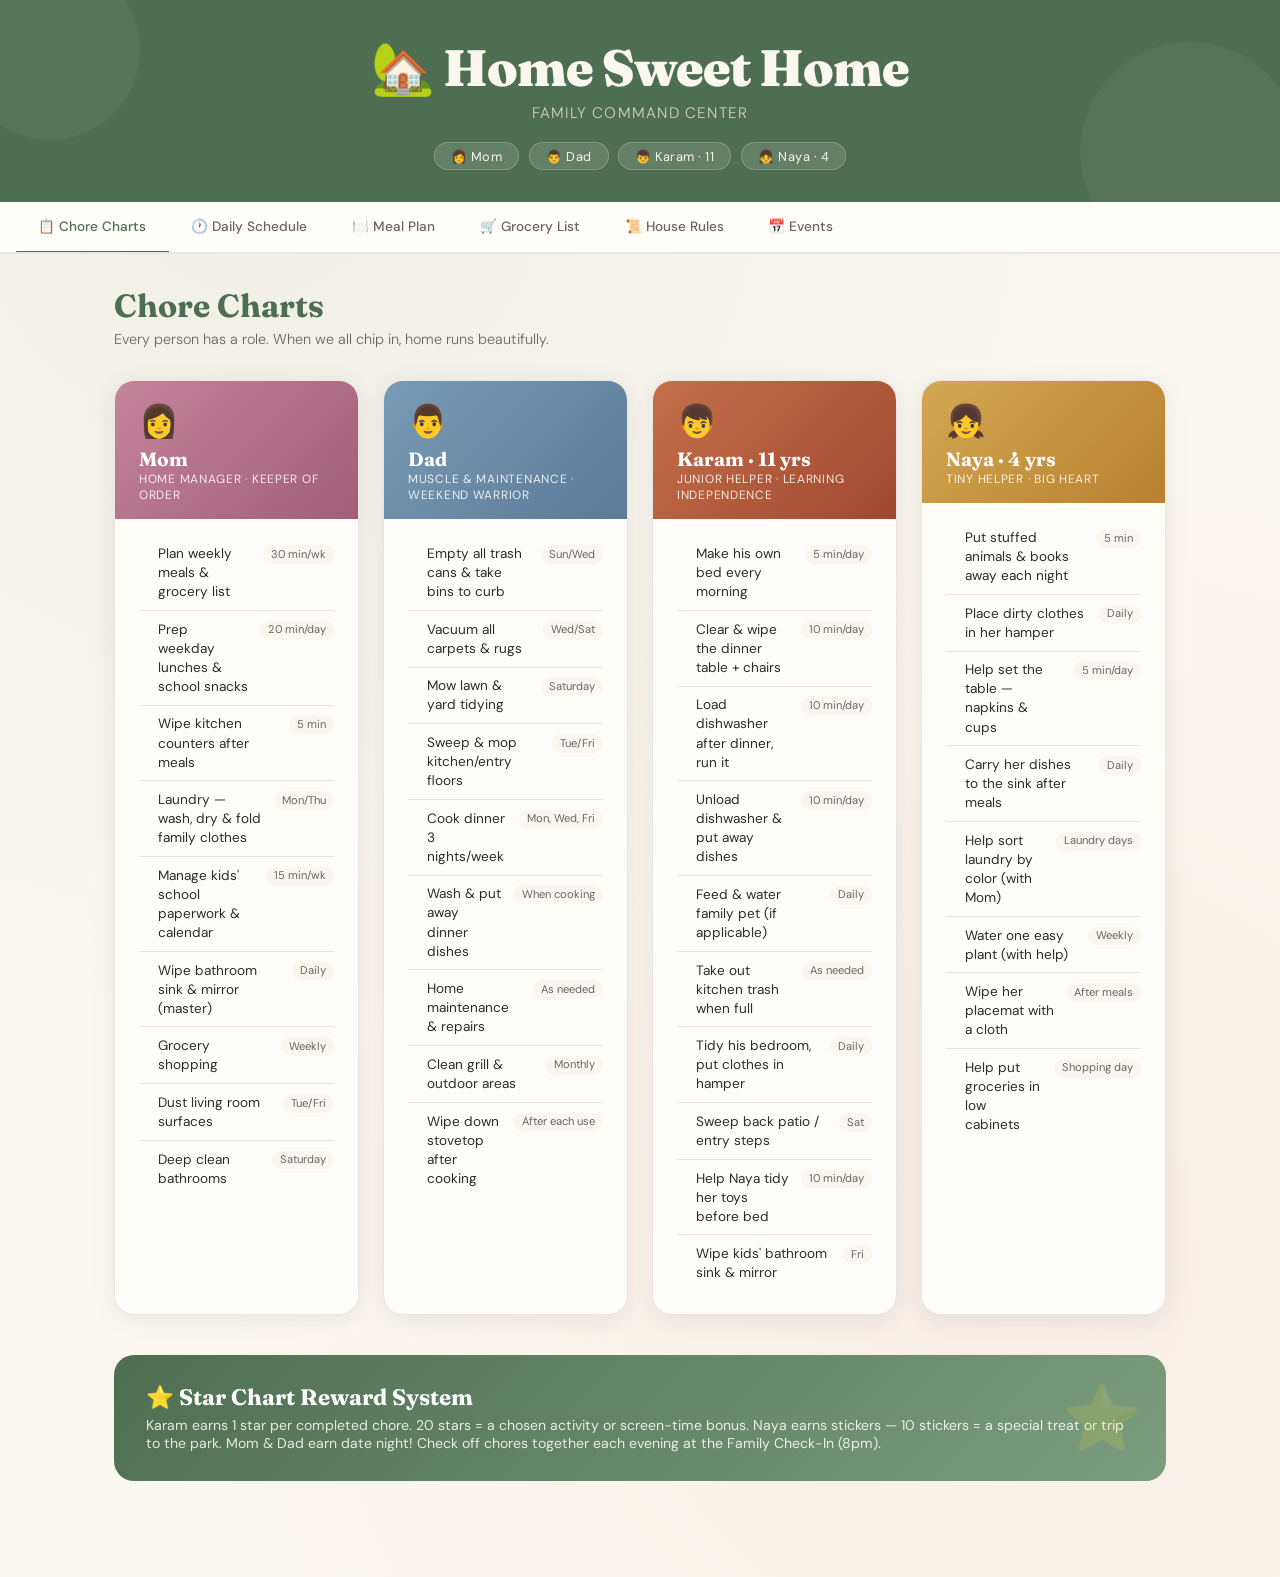
==== index.html @ 0466800d "Split dashboard into separate files" ====
<!DOCTYPE html>
<html lang="en">
<head>
<meta charset="UTF-8">
<meta name="viewport" content="width=device-width, initial-scale=1.0">
<title>Home Sweet Home — Family Command Center</title>
<link href="https://fonts.googleapis.com/css2?family=Fraunces:ital,wght@0,400;0,700;0,900;1,400&family=DM+Sans:wght@300;400;500;600&display=swap" rel="stylesheet">
<link rel="stylesheet" href="styles.css">
</head>
<body>

<header>
  <h1>🏡 Home Sweet Home</h1>
  <p class="subtitle">Family Command Center</p>
  <div class="family-tags">
    <span class="family-tag">👩 Mom</span>
    <span class="family-tag">👨 Dad</span>
    <span class="family-tag">👦 Karam · 11</span>
    <span class="family-tag">👧 Naya · 4</span>
  </div>
</header>

<nav>
  <button class="active" onclick="showSection('chores')">📋 Chore Charts</button>
  <button onclick="showSection('schedule')">🕐 Daily Schedule</button>
  <button onclick="showSection('meals')">🍽️ Meal Plan</button>
  <button onclick="showSection('grocery')">🛒 Grocery List</button>
  <button onclick="showSection('rules')">📜 House Rules</button>
  <button onclick="showSection('events')">📅 Events</button>
</nav>

<main>

  <!-- ══════════════════ CHORE CHARTS ══════════════════ -->
  <section id="chores" class="section active">
    <h2 class="section-title">Chore Charts</h2>
    <p class="section-desc">Every person has a role. When we all chip in, home runs beautifully.</p>

    <div class="person-grid">

      <!-- MOM -->
      <div class="person-card">
        <div class="person-header mom">
          <span class="emoji">👩</span>
          <h3>Mom</h3>
          <div class="role">Home Manager · Keeper of Order</div>
        </div>
        <div class="chore-list">
          <div class="chore-item"><div class="chore-dot"></div><span>Plan weekly meals & grocery list</span><span class="chore-time">30 min/wk</span></div>
          <div class="chore-item"><div class="chore-dot"></div><span>Prep weekday lunches & school snacks</span><span class="chore-time">20 min/day</span></div>
          <div class="chore-item"><div class="chore-dot"></div><span>Wipe kitchen counters after meals</span><span class="chore-time">5 min</span></div>
          <div class="chore-item"><div class="chore-dot"></div><span>Laundry — wash, dry & fold family clothes</span><span class="chore-time">Mon/Thu</span></div>
          <div class="chore-item"><div class="chore-dot"></div><span>Manage kids' school paperwork & calendar</span><span class="chore-time">15 min/wk</span></div>
          <div class="chore-item"><div class="chore-dot"></div><span>Wipe bathroom sink & mirror (master)</span><span class="chore-time">Daily</span></div>
          <div class="chore-item"><div class="chore-dot"></div><span>Grocery shopping</span><span class="chore-time">Weekly</span></div>
          <div class="chore-item"><div class="chore-dot"></div><span>Dust living room surfaces</span><span class="chore-time">Tue/Fri</span></div>
          <div class="chore-item"><div class="chore-dot"></div><span>Deep clean bathrooms</span><span class="chore-time">Saturday</span></div>
        </div>
      </div>

      <!-- DAD -->
      <div class="person-card">
        <div class="person-header dad">
          <span class="emoji">👨</span>
          <h3>Dad</h3>
          <div class="role">Muscle & Maintenance · Weekend Warrior</div>
        </div>
        <div class="chore-list">
          <div class="chore-item"><div class="chore-dot"></div><span>Empty all trash cans & take bins to curb</span><span class="chore-time">Sun/Wed</span></div>
          <div class="chore-item"><div class="chore-dot"></div><span>Vacuum all carpets & rugs</span><span class="chore-time">Wed/Sat</span></div>
          <div class="chore-item"><div class="chore-dot"></div><span>Mow lawn & yard tidying</span><span class="chore-time">Saturday</span></div>
          <div class="chore-item"><div class="chore-dot"></div><span>Sweep & mop kitchen/entry floors</span><span class="chore-time">Tue/Fri</span></div>
          <div class="chore-item"><div class="chore-dot"></div><span>Cook dinner 3 nights/week</span><span class="chore-time">Mon, Wed, Fri</span></div>
          <div class="chore-item"><div class="chore-dot"></div><span>Wash & put away dinner dishes</span><span class="chore-time">When cooking</span></div>
          <div class="chore-item"><div class="chore-dot"></div><span>Home maintenance & repairs</span><span class="chore-time">As needed</span></div>
          <div class="chore-item"><div class="chore-dot"></div><span>Clean grill & outdoor areas</span><span class="chore-time">Monthly</span></div>
          <div class="chore-item"><div class="chore-dot"></div><span>Wipe down stovetop after cooking</span><span class="chore-time">After each use</span></div>
        </div>
      </div>

      <!-- SON (11yr) -->
      <div class="person-card">
        <div class="person-header son">
          <span class="emoji">👦</span>
          <h3>Karam · 11 yrs</h3>
          <div class="role">Junior Helper · Learning Independence</div>
        </div>
        <div class="chore-list">
          <div class="chore-item"><div class="chore-dot"></div><span>Make his own bed every morning</span><span class="chore-time">5 min/day</span></div>
          <div class="chore-item"><div class="chore-dot"></div><span>Clear & wipe the dinner table + chairs</span><span class="chore-time">10 min/day</span></div>
          <div class="chore-item"><div class="chore-dot"></div><span>Load dishwasher after dinner, run it</span><span class="chore-time">10 min/day</span></div>
          <div class="chore-item"><div class="chore-dot"></div><span>Unload dishwasher & put away dishes</span><span class="chore-time">10 min/day</span></div>
          <div class="chore-item"><div class="chore-dot"></div><span>Feed & water family pet (if applicable)</span><span class="chore-time">Daily</span></div>
          <div class="chore-item"><div class="chore-dot"></div><span>Take out kitchen trash when full</span><span class="chore-time">As needed</span></div>
          <div class="chore-item"><div class="chore-dot"></div><span>Tidy his bedroom, put clothes in hamper</span><span class="chore-time">Daily</span></div>
          <div class="chore-item"><div class="chore-dot"></div><span>Sweep back patio / entry steps</span><span class="chore-time">Sat</span></div>
          <div class="chore-item"><div class="chore-dot"></div><span>Help Naya tidy her toys before bed</span><span class="chore-time">10 min/day</span></div>
          <div class="chore-item"><div class="chore-dot"></div><span>Wipe kids' bathroom sink & mirror</span><span class="chore-time">Fri</span></div>
        </div>
      </div>

      <!-- DAUGHTER (4yr) -->
      <div class="person-card">
        <div class="person-header daughter">
          <span class="emoji">👧</span>
          <h3>Naya · 4 yrs</h3>
          <div class="role">Tiny Helper · Big Heart</div>
        </div>
        <div class="chore-list">
          <div class="chore-item"><div class="chore-dot"></div><span>Put stuffed animals & books away each night</span><span class="chore-time">5 min</span></div>
          <div class="chore-item"><div class="chore-dot"></div><span>Place dirty clothes in her hamper</span><span class="chore-time">Daily</span></div>
          <div class="chore-item"><div class="chore-dot"></div><span>Help set the table — napkins & cups</span><span class="chore-time">5 min/day</span></div>
          <div class="chore-item"><div class="chore-dot"></div><span>Carry her dishes to the sink after meals</span><span class="chore-time">Daily</span></div>
          <div class="chore-item"><div class="chore-dot"></div><span>Help sort laundry by color (with Mom)</span><span class="chore-time">Laundry days</span></div>
          <div class="chore-item"><div class="chore-dot"></div><span>Water one easy plant (with help)</span><span class="chore-time">Weekly</span></div>
          <div class="chore-item"><div class="chore-dot"></div><span>Wipe her placemat with a cloth</span><span class="chore-time">After meals</span></div>
          <div class="chore-item"><div class="chore-dot"></div><span>Help put groceries in low cabinets</span><span class="chore-time">Shopping day</span></div>
        </div>
      </div>

    </div>

    <!-- Weekly Rotation Note -->
    <div class="reward-banner">
      <h3>⭐ Star Chart Reward System</h3>
      <p>Karam earns 1 star per completed chore. 20 stars = a chosen activity or screen-time bonus. Naya earns stickers — 10 stickers = a special treat or trip to the park. Mom & Dad earn date night! Check off chores together each evening at the Family Check-In (8pm).</p>
    </div>

  </section>

  <!-- ══════════════════ DAILY SCHEDULE ══════════════════ -->
  <section id="schedule" class="section">
    <h2 class="section-title">Daily Schedule</h2>
    <p class="section-desc">A rhythm for everyone — no reminders needed.</p>

    <div class="day-selector">
      <button class="day-btn active" onclick="showDay('weekday', this)">Mon–Fri</button>
      <button class="day-btn" onclick="showDay('saturday', this)">Saturday</button>
      <button class="day-btn" onclick="showDay('sunday', this)">Sunday</button>
    </div>

    <!-- WEEKDAY -->
    <div id="weekday" class="timeline">
      <div class="time-block">
        <div class="time-label">6:00 – 6:30 am</div>
        <h4>🌅 Morning Wake-Up</h4>
        <p>Mom & Dad rise. Dad starts coffee & breakfast prep. Mom packs school bags / lunches if not prepped the night before.</p>
        <div class="who-tags"><span class="who-tag mom">Mom</span><span class="who-tag dad">Dad</span></div>
      </div>
      <div class="time-block">
        <div class="time-label">6:30 am</div>
        <h4>⏰ Karam Wakes Up</h4>
        <p>Gets dressed, makes his bed, brushes teeth — all before coming to breakfast. Backpack ready the night before.</p>
        <div class="who-tags"><span class="who-tag son">Karam</span></div>
      </div>
      <div class="time-block">
        <div class="time-label">7:00 am</div>
        <h4>🍳 Breakfast Together</h4>
        <p>Family breakfast. Naya helps set cups and napkins. Karam pours his own cereal/toast. Cleanup: Karam clears table, everyone puts dishes in sink.</p>
        <div class="who-tags"><span class="who-tag mom">Mom</span><span class="who-tag dad">Dad</span><span class="who-tag son">Karam</span><span class="who-tag daughter">Naya</span></div>
      </div>
      <div class="time-block">
        <div class="time-label">7:45 am</div>
        <h4>🚌 Karam Off to School</h4>
        <p>Shoes on, backpack, a hug. Mom or Dad does school drop-off.</p>
        <div class="who-tags"><span class="who-tag son">Karam</span><span class="who-tag mom">Mom</span></div>
      </div>
      <div class="time-block">
        <div class="time-label">8:00 – 8:30 am</div>
        <h4>🧹 Morning Home Reset</h4>
        <p>Quick tidy: dishes in dishwasher, wipe counters, make adults' beds, Naya's room tidied. Naya wipes her placemat. 30-min sweep keeps the house all day.</p>
        <div class="who-tags"><span class="who-tag mom">Mom</span><span class="who-tag daughter">Naya</span></div>
      </div>
      <div class="time-block">
        <div class="time-label">12:00 pm</div>
        <h4>🥪 Naya's Lunch</h4>
        <p>Mom serves Naya a prepped lunch. Naya carries her dishes to sink after. Mom wipes table.</p>
        <div class="who-tags"><span class="who-tag mom">Mom</span><span class="who-tag daughter">Naya</span></div>
      </div>
      <div class="time-block">
        <div class="time-label">3:30 pm</div>
        <h4>🏫 Karam Home from School</h4>
        <p>Shoes off at door, backpack hung, homework folder on kitchen table. Snack from snack basket (pre-stocked). 15-min outdoor play or quiet time before homework.</p>
        <div class="who-tags"><span class="who-tag son">Karam</span></div>
      </div>
      <div class="time-block">
        <div class="time-label">4:00 – 5:00 pm</div>
        <h4>📚 Homework & Reading</h4>
        <p>Karam does homework at kitchen table. Mom nearby for questions. Naya has quiet activity (coloring, puzzles, audiobooks).</p>
        <div class="who-tags"><span class="who-tag son">Karam</span><span class="who-tag daughter">Naya</span></div>
      </div>
      <div class="time-block">
        <div class="time-label">5:30 pm</div>
        <h4>🍳 Dinner Prep Begins</h4>
        <p>Whoever is cooking starts. Naya helps set napkins & cups. Karam clears any homework off the table.</p>
        <div class="who-tags"><span class="who-tag mom">Mom</span><span class="who-tag dad">Dad</span><span class="who-tag daughter">Naya</span><span class="who-tag son">Karam</span></div>
      </div>
      <div class="time-block">
        <div class="time-label">6:30 pm</div>
        <h4>🍽️ Family Dinner</h4>
        <p>Everyone at the table — no screens. Share a "rose & thorn" of the day. Dinner: 20–30 min.</p>
        <div class="who-tags"><span class="who-tag mom">Mom</span><span class="who-tag dad">Dad</span><span class="who-tag son">Karam</span><span class="who-tag daughter">Naya</span></div>
      </div>
      <div class="time-block">
        <div class="time-label">7:00 pm</div>
        <h4>🧺 Kitchen Cleanup</h4>
        <p>Karam: clears table, loads dishwasher, runs it. Dad (or cook): wipes stovetop & counters. Naya: wipes her placemat, carries dishes to sink. Done in 15 min.</p>
        <div class="who-tags"><span class="who-tag son">Karam</span><span class="who-tag dad">Dad</span><span class="who-tag daughter">Naya</span></div>
      </div>
      <div class="time-block">
        <div class="time-label">7:15 pm</div>
        <h4>🛁 Naya's Bath & Wind-Down</h4>
        <p>Mom or Dad bathes Naya. Naya picks up her bedroom toys. Karam can have 30 min free time (no screens on school nights).</p>
        <div class="who-tags"><span class="who-tag mom">Mom</span><span class="who-tag daughter">Naya</span></div>
      </div>
      <div class="time-block">
        <div class="time-label">7:45 pm</div>
        <h4>📖 Naya Bedtime</h4>
        <p>Naya in bed with 1 story. Lights out by 8pm.</p>
        <div class="who-tags"><span class="who-tag mom">Mom</span><span class="who-tag dad">Dad</span><span class="who-tag daughter">Naya</span></div>
      </div>
      <div class="time-block">
        <div class="time-label">8:00 pm</div>
        <h4>✅ Family Check-In + Karam's Bedtime Prep</h4>
        <p>Karam marks star chart, packs tomorrow's backpack, picks outfit, brushes teeth. 20 min reading in bed. Lights out 8:45pm.</p>
        <div class="who-tags"><span class="who-tag son">Karam</span><span class="who-tag mom">Mom</span></div>
      </div>
      <div class="time-block">
        <div class="time-label">9:00 pm</div>
        <h4>🌙 Mom & Dad Evening</h4>
        <p>Prep next day's lunches (10 min), do a final 10-min tidy, then relax. House is ready for tomorrow.</p>
        <div class="who-tags"><span class="who-tag mom">Mom</span><span class="who-tag dad">Dad</span></div>
      </div>
    </div>

    <!-- SATURDAY -->
    <div id="saturday" class="timeline" style="display:none">
      <div class="time-block"><div class="time-label">8:00 am</div><h4>🥞 Relaxed Breakfast</h4><p>Dad makes a bigger weekend breakfast — pancakes, eggs, or French toast. Family eats together without rushing.</p><div class="who-tags"><span class="who-tag dad">Dad</span><span class="who-tag daughter">Naya</span></div></div>
      <div class="time-block"><div class="time-label">9:00 am</div><h4>🧹 Saturday Deep Clean — All Hands!</h4><p>Dad vacuums all rooms. Mom deep-cleans bathrooms. Karam sweeps back patio & wipes kids' bathroom mirror. Naya dusts her bookshelf with a feather duster. 1 hour, everyone done together.</p><div class="who-tags"><span class="who-tag mom">Mom</span><span class="who-tag dad">Dad</span><span class="who-tag son">Karam</span><span class="who-tag daughter">Naya</span></div></div>
      <div class="time-block"><div class="time-label">10:30 am</div><h4>🌿 Yard & Outdoor Time</h4><p>Dad mows & trims. Karam sweeps driveway or helps with yard. Naya plays outside. Mom grocery shops or has personal time.</p><div class="who-tags"><span class="who-tag dad">Dad</span><span class="who-tag son">Karam</span></div></div>
      <div class="time-block"><div class="time-label">12:30 pm</div><h4>🥗 Lunch</h4><p>Karam makes his own Saturday lunch from the "Karam's Easy Lunch" list. Naya has a prepped option from the fridge.</p><div class="who-tags"><span class="who-tag son">Karam</span><span class="who-tag daughter">Naya</span></div></div>
      <div class="time-block"><div class="time-label">2:00 pm</div><h4>🎉 Family Activity Time</h4><p>Family outing, park, movie, game time — chosen together on Sunday evenings for the following week.</p><div class="who-tags"><span class="who-tag mom">Mom</span><span class="who-tag dad">Dad</span><span class="who-tag son">Karam</span><span class="who-tag daughter">Naya</span></div></div>
      <div class="time-block"><div class="time-label">6:00 pm</div><h4>🍕 Fun Saturday Dinner</h4><p>Pizza night, taco bar, or BBQ. Kids' choice rotates. Karam helps assemble or prep a simple side.</p><div class="who-tags"><span class="who-tag mom">Mom</span><span class="who-tag dad">Dad</span><span class="who-tag son">Karam</span></div></div>
    </div>

    <!-- SUNDAY -->
    <div id="sunday" class="timeline" style="display:none">
      <div class="time-block"><div class="time-label">9:00 am</div><h4>☕ Slow Morning</h4><p>Family sleeps in (if possible). Brunch together. Karam makes his own breakfast (cereal, toast, fruit — from his list).</p><div class="who-tags"><span class="who-tag son">Karam</span></div></div>
      <div class="time-block"><div class="time-label">11:00 am</div><h4>📋 Meal Prep Sunday</h4><p>Mom preps weekday lunches, overnight oats, cut veggies & snack packs. Karam helps with simple prep (washing fruit, portioning snacks). Takes 1–1.5 hrs, makes the whole week easier.</p><div class="who-tags"><span class="who-tag mom">Mom</span><span class="who-tag son">Karam</span></div></div>
      <div class="time-block"><div class="time-label">2:00 pm</div><h4>🧺 Laundry Fold & Put Away</h4><p>Dad & Karam fold and put away laundry together. Naya matches socks.</p><div class="who-tags"><span class="who-tag dad">Dad</span><span class="who-tag son">Karam</span><span class="who-tag daughter">Naya</span></div></div>
      <div class="time-block"><div class="time-label">5:00 pm</div><h4>📅 Sunday Family Meeting (15 min)</h4><p>Review the week ahead: activities, appointments, who's cooking. Kids vote on Saturday's family activity. Check the star chart together.</p><div class="who-tags"><span class="who-tag mom">Mom</span><span class="who-tag dad">Dad</span><span class="who-tag son">Karam</span><span class="who-tag daughter">Naya</span></div></div>
      <div class="time-block"><div class="time-label">6:00 pm</div><h4>🍲 Sunday Supper</h4><p>Slow cooker meal or roast — something cozy. Mom or Dad cooks. Everyone sets the table together.</p><div class="who-tags"><span class="who-tag mom">Mom</span><span class="who-tag dad">Dad</span></div></div>
    </div>

  </section>

  <!-- ══════════════════ MEAL PLAN ══════════════════ -->
  <section id="meals" class="section">
    <h2 class="section-title">Weekly Meal Plan</h2>
    <p class="section-desc">Kid-friendly, parent-prepped options. Labels show who can make it. 🧒 Kids can do · 👨‍👩 Parent cooks · 🥡 Parent preps ahead</p>

    <div class="meal-week">

      <div class="meal-day-card">
        <div class="meal-day-header">Monday <span>Fresh start week</span></div>
        <div class="meal-slots">
          <div class="meal-slot"><div class="meal-type">Breakfast</div><div class="meal-name">Overnight oats + banana</div><div class="meal-note">Karam pours oats from fridge, adds toppings</div><span class="meal-maker maker-kids">🧒 Karam solo</span></div>
          <div class="meal-slot"><div class="meal-type">Lunch</div><div class="meal-name">Turkey roll-ups + apple slices + string cheese</div><div class="meal-note">Prepped Sun. Karam assembles his own</div><span class="meal-maker maker-prep">🥡 Sunday prep</span></div>
          <div class="meal-slot"><div class="meal-type">Dinner</div><div class="meal-name">Sheet Pan Chicken + Roasted Veggies</div><div class="meal-note">Dad cooks · prep 10 min, cook 30 min</div><span class="meal-maker maker-parent">👨‍👩 Dad</span></div>
        </div>
      </div>

      <div class="meal-day-card">
        <div class="meal-day-header">Tuesday <span>Taco Tuesday!</span></div>
        <div class="meal-slots">
          <div class="meal-slot"><div class="meal-type">Breakfast</div><div class="meal-name">Whole wheat toast + peanut butter + sliced banana</div><div class="meal-note">Karam toasts & spreads himself</div><span class="meal-maker maker-kids">🧒 Karam solo</span></div>
          <div class="meal-slot"><div class="meal-type">Lunch</div><div class="meal-name">PB&J + carrot sticks + yogurt</div><div class="meal-note">Karam makes his own sandwich</div><span class="meal-maker maker-kids">🧒 Karam solo</span></div>
          <div class="meal-slot"><div class="meal-type">Dinner</div><div class="meal-name">Ground Beef Tacos + build-your-own bar</div><div class="meal-note">Mom cooks meat, kids assemble their own</div><span class="meal-maker maker-parent">👨‍👩 Mom</span></div>
        </div>
      </div>

      <div class="meal-day-card">
        <div class="meal-day-header">Wednesday <span>Midweek refuel</span></div>
        <div class="meal-slots">
          <div class="meal-slot"><div class="meal-type">Breakfast</div><div class="meal-name">Scrambled eggs + toast</div><div class="meal-note">Dad makes · Karam can try with supervision</div><span class="meal-maker maker-parent">👨‍👩 Dad</span></div>
          <div class="meal-slot"><div class="meal-type">Lunch</div><div class="meal-name">Lunchbox bento: crackers, cheese, grapes, hummus & veggies</div><div class="meal-note">Prepped Sunday. Kids grab from fridge</div><span class="meal-maker maker-prep">🥡 Sunday prep</span></div>
          <div class="meal-slot"><div class="meal-type">Dinner</div><div class="meal-name">Pasta with marinara + garlic bread + salad</div><div class="meal-note">Dad boils pasta, Mom makes salad · 20 min</div><span class="meal-maker maker-parent">👨‍👩 Dad</span></div>
        </div>
      </div>

      <div class="meal-day-card">
        <div class="meal-day-header">Thursday <span>Almost Friday!</span></div>
        <div class="meal-slots">
          <div class="meal-slot"><div class="meal-type">Breakfast</div><div class="meal-name">Smoothie (frozen fruit + yogurt + OJ)</div><div class="meal-note">Karam blends with parent supervision</div><span class="meal-maker maker-kids">🧒 Karam + supervision</span></div>
          <div class="meal-slot"><div class="meal-type">Lunch</div><div class="meal-name">Quesadilla in the microwave</div><div class="meal-note">Karam makes solo! Tortilla + cheese, 90 sec</div><span class="meal-maker maker-kids">🧒 Karam solo</span></div>
          <div class="meal-slot"><div class="meal-type">Dinner</div><div class="meal-name">Slow Cooker Soup + crusty bread</div><div class="meal-note">Mom preps in AM · ready by dinner</div><span class="meal-maker maker-prep">🥡 Slow cooker</span></div>
        </div>
      </div>

      <div class="meal-day-card">
        <div class="meal-day-header">Friday <span>Fun Friday</span></div>
        <div class="meal-slots">
          <div class="meal-slot"><div class="meal-type">Breakfast</div><div class="meal-name">Cereal of choice + milk + fruit</div><div class="meal-note">Both kids fully independent</div><span class="meal-maker maker-kids">🧒 Kids solo</span></div>
          <div class="meal-slot"><div class="meal-type">Lunch</div><div class="meal-name">Leftovers Friday — use up the week</div><div class="meal-note">Karam heats his own in microwave</div><span class="meal-maker maker-kids">🧒 Karam solo</span></div>
          <div class="meal-slot"><div class="meal-type">Dinner</div><div class="meal-name">Pizza Night — homemade or delivery</div><div class="meal-note">Dad's night. Karam helps top the pizza</div><span class="meal-maker maker-parent">👨‍👩 Dad + Karam</span></div>
        </div>
      </div>

      <div class="meal-day-card">
        <div class="meal-day-header">Saturday <span>Weekend treat</span></div>
        <div class="meal-slots">
          <div class="meal-slot"><div class="meal-type">Breakfast</div><div class="meal-name">Pancakes or French toast</div><div class="meal-note">Dad's specialty — kids set the table</div><span class="meal-maker maker-parent">👨‍👩 Dad</span></div>
          <div class="meal-slot"><div class="meal-type">Lunch</div><div class="meal-name">Karam's Choice: Wrap, bowl, or sandwich</div><div class="meal-note">From the "Karam's Easy Lunches" poster</div><span class="meal-maker maker-kids">🧒 Karam solo</span></div>
          <div class="meal-slot"><div class="meal-type">Dinner</div><div class="meal-name">BBQ / Taco Bar / Stir-Fry — Kids vote!</h4></div><div class="meal-note">Family cook together</div><span class="meal-maker maker-parent">👨‍👩 Together</span></div>
        </div>
      </div>

      <div class="meal-day-card">
        <div class="meal-day-header">Sunday <span>Cozy & slow</span></div>
        <div class="meal-slots">
          <div class="meal-slot"><div class="meal-type">Brunch</div><div class="meal-name">Egg muffins (prepped Sat) + fruit salad</div><div class="meal-note">Ready from fridge, microwave 60 sec</div><span class="meal-maker maker-prep">🥡 Prepped</span></div>
          <div class="meal-slot"><div class="meal-type">Snack</div><div class="meal-name">Apples + peanut butter + popcorn</div><div class="meal-note">Karam pops microwave popcorn solo</div><span class="meal-maker maker-kids">🧒 Karam solo</span></div>
          <div class="meal-slot"><div class="meal-type">Dinner</div><div class="meal-name">Sunday Roast Chicken + mashed potatoes + green beans</div><div class="meal-note">Mom's dinner. Karam mashes potatoes with supervision.</div><span class="meal-maker maker-parent">👨‍👩 Mom + Karam</span></div>
        </div>
      </div>

    </div>

    <!-- Karam's Easy Meals Box -->
    <div style="margin-top:2rem; background: var(--warm-white); border-radius:20px; padding:1.5rem; border:2px solid rgba(196,112,74,0.25); box-shadow: var(--shadow);">
      <h3 style="font-family:'Fraunces',serif; font-size:1.2rem; color:var(--terracotta); margin-bottom:0.8rem;">🧒 Karam's Solo Kitchen List — Things He Can Make 100% Independently</h3>
      <div style="display:grid; grid-template-columns:repeat(auto-fill, minmax(220px,1fr)); gap:0.6rem;">
        <div style="font-size:0.84rem; padding:0.5rem; background:rgba(196,112,74,0.06); border-radius:10px;">🥣 Cereal + milk</div>
        <div style="font-size:0.84rem; padding:0.5rem; background:rgba(196,112,74,0.06); border-radius:10px;">🍞 Toast + toppings (PB, jam, butter)</div>
        <div style="font-size:0.84rem; padding:0.5rem; background:rgba(196,112,74,0.06); border-radius:10px;">🥪 Sandwiches & wraps</div>
        <div style="font-size:0.84rem; padding:0.5rem; background:rgba(196,112,74,0.06); border-radius:10px;">🌮 Microwave quesadilla</div>
        <div style="font-size:0.84rem; padding:0.5rem; background:rgba(196,112,74,0.06); border-radius:10px;">🍜 Cup noodles / instant mac</div>
        <div style="font-size:0.84rem; padding:0.5rem; background:rgba(196,112,74,0.06); border-radius:10px;">🍌 Banana + peanut butter</div>
        <div style="font-size:0.84rem; padding:0.5rem; background:rgba(196,112,74,0.06); border-radius:10px;">🍿 Microwave popcorn</div>
        <div style="font-size:0.84rem; padding:0.5rem; background:rgba(196,112,74,0.06); border-radius:10px;">🥤 Smoothie (with blender ok)</div>
        <div style="font-size:0.84rem; padding:0.5rem; background:rgba(196,112,74,0.06); border-radius:10px;">🍳 Scrambled eggs (stovetop supervised)</div>
        <div style="font-size:0.84rem; padding:0.5rem; background:rgba(196,112,74,0.06); border-radius:10px;">🍎 Apple + cheese snack plate</div>
        <div style="font-size:0.84rem; padding:0.5rem; background:rgba(196,112,74,0.06); border-radius:10px;">🥗 Simple salad (torn lettuce + dressing)</div>
        <div style="font-size:0.84rem; padding:0.5rem; background:rgba(196,112,74,0.06); border-radius:10px;">🫙 Overnight oats from fridge</div>
      </div>
    </div>

  </section>

  <!-- ══════════════════ GROCERY LIST ══════════════════ -->
  <section id="grocery" class="section">
    <h2 class="section-title">Weekly Grocery List</h2>
    <p class="section-desc">Tap items to check them off as you shop. Based on this week's meal plan.</p>

    <div class="grocery-grid" id="groceryGrid">

      <div class="grocery-cat">
        <h4>🥩 Proteins</h4>
        <div class="grocery-item"><input type="checkbox" id="g1"><label for="g1">Boneless chicken breasts (2 lbs)</label></div>
        <div class="grocery-item"><input type="checkbox" id="g2"><label for="g2">Ground beef (1.5 lbs)</label></div>
        <div class="grocery-item"><input type="checkbox" id="g3"><label for="g3">Whole roasting chicken</label></div>
        <div class="grocery-item"><input type="checkbox" id="g4"><label for="g4">Deli turkey (for roll-ups)</label></div>
        <div class="grocery-item"><input type="checkbox" id="g5"><label for="g5">Eggs (1 dozen)</label></div>
        <div class="grocery-item"><input type="checkbox" id="g6"><label for="g6">String cheese / cheese sticks</label></div>
      </div>

      <div class="grocery-cat">
        <h4>🥛 Dairy</h4>
        <div class="grocery-item"><input type="checkbox" id="g7"><label for="g7">Milk (1 gallon)</label></div>
        <div class="grocery-item"><input type="checkbox" id="g8"><label for="g8">Shredded cheddar (for tacos, quesadillas)</label></div>
        <div class="grocery-item"><input type="checkbox" id="g9"><label for="g9">Greek yogurt (kids + smoothies)</label></div>
        <div class="grocery-item"><input type="checkbox" id="g10"><label for="g10">Butter</label></div>
        <div class="grocery-item"><input type="checkbox" id="g11"><label for="g11">Cream cheese</label></div>
      </div>

      <div class="grocery-cat">
        <h4>🥦 Produce</h4>
        <div class="grocery-item"><input type="checkbox" id="g12"><label for="g12">Bananas</label></div>
        <div class="grocery-item"><input type="checkbox" id="g13"><label for="g13">Apples</label></div>
        <div class="grocery-item"><input type="checkbox" id="g14"><label for="g14">Grapes</label></div>
        <div class="grocery-item"><input type="checkbox" id="g15"><label for="g15">Baby carrots</label></div>
        <div class="grocery-item"><input type="checkbox" id="g16"><label for="g16">Broccoli / green beans</label></div>
        <div class="grocery-item"><input type="checkbox" id="g17"><label for="g17">Mixed salad greens</label></div>
        <div class="grocery-item"><input type="checkbox" id="g18"><label for="g18">Cherry tomatoes</label></div>
        <div class="grocery-item"><input type="checkbox" id="g19"><label for="g19">Potatoes (mashing)</label></div>
        <div class="grocery-item"><input type="checkbox" id="g20"><label for="g20">Frozen mixed fruit (smoothies)</label></div>
      </div>

      <div class="grocery-cat">
        <h4>🍞 Bread & Grains</h4>
        <div class="grocery-item"><input type="checkbox" id="g21"><label for="g21">Whole wheat bread</label></div>
        <div class="grocery-item"><input type="checkbox" id="g22"><label for="g22">Flour tortillas (large)</label></div>
        <div class="grocery-item"><input type="checkbox" id="g23"><label for="g23">Pasta (spaghetti or penne)</label></div>
        <div class="grocery-item"><input type="checkbox" id="g24"><label for="g24">Rolled oats (overnight oats)</label></div>
        <div class="grocery-item"><input type="checkbox" id="g25"><label for="g25">Crackers (bento boxes)</label></div>
        <div class="grocery-item"><input type="checkbox" id="g26"><label for="g26">Garlic bread (frozen)</label></div>
        <div class="grocery-item"><input type="checkbox" id="g27"><label for="g27">Pancake mix</label></div>
      </div>

      <div class="grocery-cat">
        <h4>🥫 Pantry Staples</h4>
        <div class="grocery-item"><input type="checkbox" id="g28"><label for="g28">Marinara sauce (jar)</label></div>
        <div class="grocery-item"><input type="checkbox" id="g29"><label for="g29">Peanut butter</label></div>
        <div class="grocery-item"><input type="checkbox" id="g30"><label for="g30">Jam / Jelly</label></div>
        <div class="grocery-item"><input type="checkbox" id="g31"><label for="g31">Hummus</label></div>
        <div class="grocery-item"><input type="checkbox" id="g32"><label for="g32">Chicken broth (soup)</label></div>
        <div class="grocery-item"><input type="checkbox" id="g33"><label for="g33">Taco seasoning packet</label></div>
        <div class="grocery-item"><input type="checkbox" id="g34"><label for="g34">Microwave popcorn bags</label></div>
        <div class="grocery-item"><input type="checkbox" id="g35"><label for="g35">Orange juice</label></div>
      </div>

      <div class="grocery-cat">
        <h4>🧃 Kids' Snacks</h4>
        <div class="grocery-item"><input type="checkbox" id="g36"><label for="g36">Granola bars (backpack snack)</label></div>
        <div class="grocery-item"><input type="checkbox" id="g37"><label for="g37">Individual yogurt cups (Naya)</label></div>
        <div class="grocery-item"><input type="checkbox" id="g38"><label for="g38">Applesauce pouches (Naya)</label></div>
        <div class="grocery-item"><input type="checkbox" id="g39"><label for="g39">Goldfish crackers</label></div>
        <div class="grocery-item"><input type="checkbox" id="g40"><label for="g40">Fruit snacks / raisins</label></div>
      </div>

    </div>

  </section>

  <!-- ══════════════════ HOUSE RULES ══════════════════ -->
  <section id="rules" class="section">
    <h2 class="section-title">House Rules & Standards</h2>
    <p class="section-desc">The expectations that keep our home running peacefully — posted where everyone can see.</p>

    <div class="rules-grid">

      <div class="rule-card">
        <h3>🧹 Cleanliness Standards</h3>
        <div class="rule-item"><span class="rule-num">1.</span><span>If you make a mess, you clean it up — before leaving the area.</span></div>
        <div class="rule-item"><span class="rule-num">2.</span><span>Dishes go in the sink or dishwasher immediately after eating — never left on the table.</span></div>
        <div class="rule-item"><span class="rule-num">3.</span><span>Shoes OFF at the front door, always.</span></div>
        <div class="rule-item"><span class="rule-num">4.</span><span>Clothes go in the hamper — not the floor.</span></div>
        <div class="rule-item"><span class="rule-num">5.</span><span>Beds made every morning before breakfast.</span></div>
        <div class="rule-item"><span class="rule-num">6.</span><span>Toys and belongings must be in bedrooms or their homes by bedtime.</span></div>
      </div>

      <div class="rule-card">
        <h3>🍽️ Kitchen Rules</h3>
        <div class="rule-item"><span class="rule-num">1.</span><span>Ask before eating anything outside scheduled meal/snack times.</span></div>
        <div class="rule-item"><span class="rule-num">2.</span><span>Wipe the counter after you use it — even for just a snack.</span></div>
        <div class="rule-item"><span class="rule-num">3.</span><span>Karam may use the microwave and toaster independently. Stovetop needs an adult present.</span></div>
        <div class="rule-item"><span class="rule-num">4.</span><span>Put ingredients back where they belong after using them.</span></div>
        <div class="rule-item"><span class="rule-num">5.</span><span>No drinks in the living room except water in a closed bottle.</span></div>
      </div>

      <div class="rule-card">
        <h3>📱 Screen Time Rules</h3>
        <div class="rule-item"><span class="rule-num">1.</span><span>No screens at the dinner table — ever. Family time is screen-free.</span></div>
        <div class="rule-item"><span class="rule-num">2.</span><span>Karam: Homework & chores FIRST, screens after. School nights: 7–8pm only.</span></div>
        <div class="rule-item"><span class="rule-num">3.</span><span>Naya: max 1 hr per day, age-appropriate content, in the living room.</span></div>
        <div class="rule-item"><span class="rule-num">4.</span><span>All devices charge in the kitchen overnight — not in bedrooms.</span></div>
        <div class="rule-item"><span class="rule-num">5.</span><span>Weekend bonus screen time is earned with completed star charts.</span></div>
      </div>

      <div class="rule-card">
        <h3>🕐 Routines & Timing</h3>
        <div class="rule-item"><span class="rule-num">1.</span><span>Everyone follows their posted schedule — check the chart, not Mom.</span></div>
        <div class="rule-item"><span class="rule-num">2.</span><span>Backpacks are packed the NIGHT before — never the morning of.</span></div>
        <div class="rule-item"><span class="rule-num">3.</span><span>Bedtimes are not negotiable on school nights.</span></div>
        <div class="rule-item"><span class="rule-num">4.</span><span>The Sunday Family Meeting is non-optional — 15 minutes, everyone attends.</span></div>
        <div class="rule-item"><span class="rule-num">5.</span><span>If you're running late on a chore, communicate immediately — don't just skip it.</span></div>
      </div>

      <div class="rule-card">
        <h3>💛 Kindness & Respect</h3>
        <div class="rule-item"><span class="rule-num">1.</span><span>Speak kindly to every member of the family — no yelling, name-calling, or put-downs.</span></div>
        <div class="rule-item"><span class="rule-num">2.</span><span>Karam helps Naya — he is her example. Patience with her always.</span></div>
        <div class="rule-item"><span class="rule-num">3.</span><span>Say thank you when someone helps you or cooks for you.</span></div>
        <div class="rule-item"><span class="rule-num">4.</span><span>Knock before entering closed doors.</span></div>
        <div class="rule-item"><span class="rule-num">5.</span><span>When Mom or Dad says "family time," all activities stop.</span></div>
      </div>

      <div class="rule-card">
        <h3>⭐ Consequences & Rewards</h3>
        <div class="rule-item"><span class="rule-num">✅</span><span>Completed chores = stars / stickers added at evening check-in.</span></div>
        <div class="rule-item"><span class="rule-num">✅</span><span>Full week of chores = bonus privilege (movie night, extra screen time, special outing).</span></div>
        <div class="rule-item"><span class="rule-num">❌</span><span>Skipped chore = no screen time that day, chore still must be completed.</span></div>
        <div class="rule-item"><span class="rule-num">❌</span><span>Disrespectful behavior = loss of privilege for that day, conversation with both parents.</span></div>
        <div class="rule-item"><span class="rule-num">💬</span><span>Rules can be discussed at Sunday Family Meeting — respectfully and calmly.</span></div>
      </div>

    </div>

  </section>

  <!-- ══════════════════ CALENDAR ══════════════════ -->
  <section id="events" class="section">
    <div class="cal-wrapper">

      <!-- Top Bar -->
      <div class="cal-top-bar">
        <div class="cal-top-left">
          <button class="cal-today-btn" id="cal-today-btn">Today</button>
          <div style="display:flex;gap:5px">
            <button class="cal-nav-btn" id="cal-prev-btn" aria-label="Previous">&#8249;</button>
            <button class="cal-nav-btn" id="cal-next-btn" aria-label="Next">&#8250;</button>
          </div>
          <span class="cal-title" id="cal-title"></span>
        </div>
        <div class="cal-top-right">
          <div class="cal-search-wrap">
            <svg width="13" height="13" viewBox="0 0 24 24" fill="none" stroke="currentColor" stroke-width="2.5" aria-hidden="true"><circle cx="11" cy="11" r="8"/><line x1="21" y1="21" x2="16.65" y2="16.65"/></svg>
            <input class="cal-search-input" id="cal-search-input" type="text" placeholder="Search events…" aria-label="Search events">
          </div>
          <div class="cal-view-switcher" role="group" aria-label="Calendar view">
            <button class="cal-view-btn active" data-view="month">Month</button>
            <button class="cal-view-btn" data-view="week">Week</button>
            <button class="cal-view-btn" data-view="day">Day</button>
            <button class="cal-view-btn" data-view="agenda">Agenda</button>
          </div>
          <button class="cal-theme-btn" id="cal-theme-btn" title="Toggle dark mode" aria-label="Toggle dark mode">🌙</button>
        </div>
      </div>

      <!-- Category Filters -->
      <div class="cal-filters" role="group" aria-label="Filter by category">
        <button class="cat-chip active" data-cat="all">All</button>
        <button class="cat-chip" data-cat="family"><span class="chip-dot" style="background:var(--cat-family)"></span>Family</button>
        <button class="cat-chip" data-cat="school"><span class="chip-dot" style="background:var(--cat-school)"></span>School</button>
        <button class="cat-chip" data-cat="health"><span class="chip-dot" style="background:var(--cat-health)"></span>Health</button>
        <button class="cat-chip" data-cat="work"><span class="chip-dot" style="background:var(--cat-work)"></span>Work</button>
        <button class="cat-chip" data-cat="personal"><span class="chip-dot" style="background:var(--cat-personal)"></span>Personal</button>
      </div>

      <!-- Calendar Main -->
      <div class="cal-main">
        <div class="cal-body">
          <div id="cal-month-view"></div>
          <div id="cal-week-view"  style="display:none"></div>
          <div id="cal-day-view"   style="display:none"></div>
          <div id="cal-agenda-view" style="display:none"></div>
        </div>

        <!-- Sidebar -->
        <aside class="cal-sidebar" aria-label="Calendar sidebar">
          <div class="sidebar-card">
            <div class="sidebar-title" id="mini-cal-title"></div>
            <div class="mini-cal-grid" id="mini-cal-grid"></div>
          </div>
          <div class="sidebar-card">
            <div class="sidebar-title">Upcoming</div>
            <div id="upcoming-list"></div>
          </div>
        </aside>
      </div>

    </div>
  </section>

</main>

<!-- ══ Event Create / Edit Modal ══ -->
<div class="modal-overlay" id="event-modal" role="dialog" aria-modal="true" aria-labelledby="modal-heading">
  <div class="modal">
    <div class="modal-header">
      <h3 id="modal-heading">New Event</h3>
      <button class="modal-close" id="modal-close-btn" aria-label="Close">×</button>
    </div>
    <div class="modal-body">
      <form id="event-form" onsubmit="return false">
        <div class="form-group" style="margin-bottom:0.85rem">
          <input class="form-input" name="title" placeholder="Event title" autocomplete="off" required>
        </div>
        <div class="form-group" style="margin-bottom:0.85rem">
          <textarea class="form-textarea" name="description" placeholder="Description (optional)" rows="2"></textarea>
        </div>
        <div class="form-row" style="margin-bottom:0.85rem">
          <div class="form-group">
            <label class="form-label">Start</label>
            <input class="form-input" type="datetime-local" name="start">
          </div>
          <div class="form-group">
            <label class="form-label">End</label>
            <input class="form-input" type="datetime-local" name="end">
          </div>
        </div>
        <label class="form-check-label" style="margin-bottom:0.85rem">
          <input type="checkbox" name="allDay"> All day
        </label>
        <div class="form-row" style="margin-bottom:0.85rem">
          <div class="form-group">
            <label class="form-label">Category</label>
            <select class="form-select" name="category">
              <option value="family">🏠 Family</option>
              <option value="school">📚 School</option>
              <option value="health">💊 Health</option>
              <option value="work">💼 Work</option>
              <option value="personal">⭐ Personal</option>
            </select>
          </div>
          <div class="form-group">
            <label class="form-label">Color</label>
            <input class="form-color-input" type="color" name="color" value="#7A9E7E">
          </div>
        </div>
        <div class="form-group" style="margin-bottom:0.85rem">
          <label class="form-label">Repeat</label>
          <select class="form-select" name="recurring">
            <option value="none">Does not repeat</option>
            <option value="daily">Daily</option>
            <option value="weekly">Weekly</option>
            <option value="monthly">Monthly</option>
          </select>
        </div>
        <div class="form-group recurring-until-group" id="recurring-until-group">
          <label class="form-label">Repeat until</label>
          <input class="form-input" type="date" name="recurringUntil">
        </div>
      </form>
    </div>
    <div class="modal-footer">
      <div class="modal-footer-left">
        <button class="btn btn-danger" id="delete-event-btn" style="display:none">Delete</button>
      </div>
      <button class="btn btn-secondary" id="modal-cancel-btn">Cancel</button>
      <button class="btn btn-primary" id="modal-save-btn">Save</button>
    </div>
  </div>
</div>

<!-- ══ Delete Confirmation Modal ══ -->
<div class="modal-overlay" id="confirm-modal" role="dialog" aria-modal="true" aria-label="Confirm delete">
  <div class="modal" style="max-width:320px">
    <div class="confirm-modal-inner">
      <p class="ctitle">Delete this event?</p>
      <p>This action cannot be undone.</p>
      <div class="confirm-btns">
        <button class="btn btn-secondary" id="confirm-cancel-btn">Cancel</button>
        <button class="btn btn-danger" id="confirm-delete-btn">Delete</button>
      </div>
    </div>
  </div>
</div>

<script src="app.js"></script>

</body>
</html>
---- styles.css ----
:root {
    --cream: #FAF6F0;
    --warm-white: #FFFDF9;
    --sage: #7A9E7E;
    --sage-light: #A8C5AC;
    --sage-dark: #4E6E52;
    --terracotta: #C4704A;
    --terracotta-light: #E8A882;
    --gold: #D4A853;
    --gold-light: #F0D090;
    --dusty-rose: #C4849A;
    --dusty-blue: #7A9BB5;
    --dusty-blue-light: #B8D0E2;
    --charcoal: #2C2C2C;
    --warm-gray: #6B6560;
    --border: rgba(44,44,44,0.1);
    --shadow: 0 4px 24px rgba(44,44,44,0.08);
    --shadow-lg: 0 12px 48px rgba(44,44,44,0.14);
  }

  * { margin: 0; padding: 0; box-sizing: border-box; }

  body {
    background: var(--cream);
    font-family: 'DM Sans', sans-serif;
    color: var(--charcoal);
    min-height: 100vh;
    background-image: 
      radial-gradient(circle at 20% 10%, rgba(122,158,126,0.08) 0%, transparent 50%),
      radial-gradient(circle at 80% 80%, rgba(196,112,74,0.06) 0%, transparent 50%);
  }

  /* ─── HEADER ─── */
  header {
    background: var(--sage-dark);
    color: var(--cream);
    padding: 2.5rem 2rem 2rem;
    text-align: center;
    position: relative;
    overflow: hidden;
  }
  header::before {
    content: '';
    position: absolute;
    top: -40px; left: -40px;
    width: 180px; height: 180px;
    border-radius: 50%;
    background: rgba(255,255,255,0.04);
  }
  header::after {
    content: '';
    position: absolute;
    bottom: -60px; right: -20px;
    width: 220px; height: 220px;
    border-radius: 50%;
    background: rgba(255,255,255,0.03);
  }
  header h1 {
    font-family: 'Fraunces', serif;
    font-size: clamp(2rem, 5vw, 3.2rem);
    font-weight: 900;
    letter-spacing: -0.02em;
    line-height: 1.1;
  }
  header .subtitle {
    font-size: 0.95rem;
    opacity: 0.75;
    margin-top: 0.4rem;
    font-weight: 300;
    letter-spacing: 0.08em;
    text-transform: uppercase;
  }
  .family-tags {
    display: flex;
    gap: 0.6rem;
    justify-content: center;
    margin-top: 1.2rem;
    flex-wrap: wrap;
  }
  .family-tag {
    background: rgba(255,255,255,0.12);
    border: 1px solid rgba(255,255,255,0.2);
    border-radius: 100px;
    padding: 0.3rem 1rem;
    font-size: 0.8rem;
    letter-spacing: 0.04em;
  }

  /* ─── NAV TABS ─── */
  nav {
    display: flex;
    gap: 0;
    background: var(--warm-white);
    border-bottom: 2px solid var(--border);
    overflow-x: auto;
    padding: 0 1rem;
  }
  nav button {
    flex-shrink: 0;
    padding: 1rem 1.4rem;
    border: none;
    background: none;
    cursor: pointer;
    font-family: 'DM Sans', sans-serif;
    font-size: 0.85rem;
    font-weight: 500;
    color: var(--warm-gray);
    border-bottom: 3px solid transparent;
    margin-bottom: -2px;
    transition: all 0.2s;
    white-space: nowrap;
  }
  nav button.active {
    color: var(--sage-dark);
    border-bottom-color: var(--sage-dark);
  }
  nav button:hover:not(.active) {
    color: var(--charcoal);
    background: rgba(122,158,126,0.05);
  }

  /* ─── MAIN CONTENT ─── */
  main { max-width: 1100px; margin: 0 auto; padding: 2rem 1.5rem 4rem; }

  .section { display: none; }
  .section.active { display: block; animation: fadeUp 0.35s ease; }

  @keyframes fadeUp {
    from { opacity: 0; transform: translateY(12px); }
    to { opacity: 1; transform: translateY(0); }
  }

  /* ─── SECTION HEADERS ─── */
  .section-title {
    font-family: 'Fraunces', serif;
    font-size: 2rem;
    font-weight: 700;
    color: var(--sage-dark);
    margin-bottom: 0.3rem;
  }
  .section-desc {
    color: var(--warm-gray);
    font-size: 0.9rem;
    margin-bottom: 2rem;
    font-weight: 300;
  }

  /* ─── PERSON CARDS ─── */
  .person-grid {
    display: grid;
    grid-template-columns: repeat(auto-fit, minmax(230px, 1fr));
    gap: 1.5rem;
    margin-bottom: 2.5rem;
  }
  .person-card {
    background: var(--warm-white);
    border-radius: 20px;
    overflow: hidden;
    box-shadow: var(--shadow);
    border: 1px solid var(--border);
  }
  .person-header {
    padding: 1.2rem 1.5rem 1rem;
    color: white;
  }
  .person-header.mom { background: linear-gradient(135deg, var(--dusty-rose), #A05E78); }
  .person-header.dad { background: linear-gradient(135deg, var(--dusty-blue), #5A7A98); }
  .person-header.son { background: linear-gradient(135deg, var(--terracotta), #A04830); }
  .person-header.daughter { background: linear-gradient(135deg, var(--gold), #B88030); }

  .person-header .emoji { font-size: 2rem; display: block; margin-bottom: 0.3rem; }
  .person-header h3 { font-family: 'Fraunces', serif; font-size: 1.2rem; font-weight: 700; }
  .person-header .role { font-size: 0.75rem; opacity: 0.85; text-transform: uppercase; letter-spacing: 0.06em; }

  .chore-list { padding: 1rem 1.5rem 1.4rem; }
  .chore-item {
    display: flex;
    align-items: flex-start;
    gap: 0.7rem;
    padding: 0.55rem 0;
    border-bottom: 1px solid var(--border);
    font-size: 0.85rem;
    line-height: 1.4;
  }
  .chore-item:last-child { border-bottom: none; }
  .chore-dot {
    width: 8px; height: 8px;
    border-radius: 50%;
    flex-shrink: 0;
    margin-top: 4px;
  }
  .mom .chore-dot { background: var(--dusty-rose); }
  .dad .chore-dot { background: var(--dusty-blue); }
  .son .chore-dot { background: var(--terracotta); }
  .daughter .chore-dot { background: var(--gold); }

  .chore-time {
    font-size: 0.7rem;
    color: var(--warm-gray);
    background: var(--cream);
    border-radius: 100px;
    padding: 0.1rem 0.5rem;
    white-space: nowrap;
    margin-left: auto;
    flex-shrink: 0;
    align-self: flex-start;
    margin-top: 1px;
  }

  /* ─── DAILY SCHEDULE ─── */
  .day-selector {
    display: flex;
    gap: 0.5rem;
    margin-bottom: 1.8rem;
    flex-wrap: wrap;
  }
  .day-btn {
    padding: 0.45rem 1rem;
    border-radius: 100px;
    border: 1.5px solid var(--border);
    background: var(--warm-white);
    cursor: pointer;
    font-family: 'DM Sans', sans-serif;
    font-size: 0.82rem;
    font-weight: 500;
    color: var(--warm-gray);
    transition: all 0.2s;
  }
  .day-btn.active {
    background: var(--sage-dark);
    border-color: var(--sage-dark);
    color: white;
  }

  .timeline {
    position: relative;
    padding-left: 1.5rem;
  }
  .timeline::before {
    content: '';
    position: absolute;
    left: 0; top: 0; bottom: 0;
    width: 2px;
    background: linear-gradient(to bottom, var(--sage-light), transparent);
    border-radius: 2px;
  }
  .time-block {
    position: relative;
    margin-bottom: 1.2rem;
    background: var(--warm-white);
    border-radius: 16px;
    padding: 1rem 1.2rem;
    box-shadow: var(--shadow);
    border: 1px solid var(--border);
    margin-left: 1.5rem;
  }
  .time-block::before {
    content: '';
    position: absolute;
    left: -2.2rem;
    top: 1.1rem;
    width: 10px; height: 10px;
    border-radius: 50%;
    background: var(--sage);
    border: 2px solid var(--cream);
    box-shadow: 0 0 0 2px var(--sage-light);
  }
  .time-label {
    font-size: 0.72rem;
    font-weight: 600;
    text-transform: uppercase;
    letter-spacing: 0.08em;
    color: var(--sage-dark);
    margin-bottom: 0.4rem;
  }
  .time-block h4 {
    font-family: 'Fraunces', serif;
    font-size: 1rem;
    font-weight: 700;
    margin-bottom: 0.4rem;
  }
  .time-block p {
    font-size: 0.83rem;
    color: var(--warm-gray);
    line-height: 1.5;
  }
  .who-tags { display: flex; gap: 0.4rem; flex-wrap: wrap; margin-top: 0.6rem; }
  .who-tag {
    font-size: 0.7rem;
    padding: 0.15rem 0.6rem;
    border-radius: 100px;
    font-weight: 500;
  }
  .who-tag.mom { background: rgba(196,132,154,0.15); color: #8A4060; }
  .who-tag.dad { background: rgba(122,155,181,0.15); color: #3A6888; }
  .who-tag.son { background: rgba(196,112,74,0.15); color: #8A4020; }
  .who-tag.daughter { background: rgba(212,168,83,0.15); color: #8A6010; }

  /* ─── MEAL PLAN ─── */
  .meal-week {
    display: grid;
    grid-template-columns: repeat(auto-fill, minmax(300px, 1fr));
    gap: 1.2rem;
  }
  .meal-day-card {
    background: var(--warm-white);
    border-radius: 18px;
    overflow: hidden;
    box-shadow: var(--shadow);
    border: 1px solid var(--border);
  }
  .meal-day-header {
    background: var(--sage-dark);
    color: white;
    padding: 0.8rem 1.2rem;
    font-family: 'Fraunces', serif;
    font-size: 1rem;
    font-weight: 700;
    display: flex;
    justify-content: space-between;
    align-items: center;
  }
  .meal-day-header span { font-size: 0.72rem; font-weight: 400; opacity: 0.8; }
  .meal-slots { padding: 0.8rem 1.2rem 1rem; }
  .meal-slot {
    padding: 0.6rem 0;
    border-bottom: 1px solid var(--border);
  }
  .meal-slot:last-child { border-bottom: none; }
  .meal-type {
    font-size: 0.65rem;
    text-transform: uppercase;
    letter-spacing: 0.1em;
    font-weight: 600;
    color: var(--warm-gray);
    margin-bottom: 0.15rem;
  }
  .meal-name {
    font-size: 0.9rem;
    font-weight: 500;
    color: var(--charcoal);
  }
  .meal-note {
    font-size: 0.74rem;
    color: var(--warm-gray);
    margin-top: 0.1rem;
  }
  .meal-maker {
    display: inline-block;
    font-size: 0.65rem;
    padding: 0.1rem 0.5rem;
    border-radius: 100px;
    margin-top: 0.2rem;
    font-weight: 500;
  }
  .maker-kids { background: rgba(196,112,74,0.12); color: #8A4020; }
  .maker-parent { background: rgba(122,155,181,0.15); color: #3A6888; }
  .maker-prep { background: rgba(122,158,126,0.15); color: #3A6040; }

  /* ─── GROCERY ─── */
  .grocery-grid {
    display: grid;
    grid-template-columns: repeat(auto-fill, minmax(240px, 1fr));
    gap: 1.2rem;
  }
  .grocery-cat {
    background: var(--warm-white);
    border-radius: 16px;
    padding: 1.2rem;
    box-shadow: var(--shadow);
    border: 1px solid var(--border);
  }
  .grocery-cat h4 {
    font-family: 'Fraunces', serif;
    font-size: 1rem;
    font-weight: 700;
    margin-bottom: 0.8rem;
    display: flex;
    align-items: center;
    gap: 0.5rem;
  }
  .grocery-item {
    display: flex;
    align-items: center;
    gap: 0.6rem;
    padding: 0.4rem 0;
    font-size: 0.84rem;
    border-bottom: 1px solid var(--border);
    cursor: pointer;
    transition: opacity 0.2s;
  }
  .grocery-item:last-child { border-bottom: none; }
  .grocery-item input[type=checkbox] {
    width: 15px; height: 15px;
    accent-color: var(--sage-dark);
    cursor: pointer;
    flex-shrink: 0;
  }
  .grocery-item label { cursor: pointer; flex: 1; }
  .grocery-item.checked label { text-decoration: line-through; opacity: 0.45; }

  /* ─── RULES ─── */
  .rules-grid {
    display: grid;
    grid-template-columns: repeat(auto-fill, minmax(280px, 1fr));
    gap: 1.4rem;
  }
  .rule-card {
    background: var(--warm-white);
    border-radius: 18px;
    padding: 1.4rem;
    box-shadow: var(--shadow);
    border: 1px solid var(--border);
  }
  .rule-card h3 {
    font-family: 'Fraunces', serif;
    font-size: 1.05rem;
    font-weight: 700;
    margin-bottom: 0.8rem;
    display: flex;
    align-items: center;
    gap: 0.5rem;
  }
  .rule-item {
    display: flex;
    gap: 0.7rem;
    font-size: 0.84rem;
    line-height: 1.5;
    padding: 0.4rem 0;
    border-bottom: 1px solid var(--border);
    color: var(--warm-gray);
  }
  .rule-item:last-child { border-bottom: none; }
  .rule-num {
    font-family: 'Fraunces', serif;
    font-weight: 700;
    color: var(--sage-dark);
    font-size: 0.95rem;
    flex-shrink: 0;
  }

  /* ─── REWARD SYSTEM ─── */
  .reward-banner {
    background: linear-gradient(135deg, var(--sage-dark), var(--sage));
    border-radius: 20px;
    padding: 1.8rem 2rem;
    color: white;
    margin-bottom: 2rem;
    position: relative;
    overflow: hidden;
  }
  .reward-banner::after {
    content: '⭐';
    position: absolute;
    right: 1.5rem;
    top: 50%;
    transform: translateY(-50%);
    font-size: 4rem;
    opacity: 0.15;
  }
  .reward-banner h3 {
    font-family: 'Fraunces', serif;
    font-size: 1.4rem;
    font-weight: 700;
    margin-bottom: 0.3rem;
  }
  .reward-banner p { font-size: 0.88rem; opacity: 0.85; }

  /* ─── RESPONSIVE ─── */
  @media (max-width: 600px) {
    main { padding: 1.5rem 1rem 4rem; }
    .person-grid { grid-template-columns: 1fr; }
  }

  /* ─── PRINT ─── */
  .print-btn {
    display: flex;
    align-items: center;
    gap: 0.5rem;
    margin-left: auto;
    margin-bottom: 1.5rem;
    background: var(--sage-dark);
    color: white;
    border: none;
    border-radius: 100px;
    padding: 0.55rem 1.2rem;
    font-family: 'DM Sans', sans-serif;
    font-size: 0.82rem;
    font-weight: 500;
    cursor: pointer;
    transition: background 0.2s;
  }
  .print-btn:hover { background: var(--sage); }

  /* ─── CALENDAR APP ─── */
  :root {
    --cat-family:   #7A9E7E;
    --cat-school:   #C4704A;
    --cat-health:   #C4849A;
    --cat-work:     #7A9BB5;
    --cat-personal: #D4A853;
  }
  .cal-wrapper {
    --cw-bg:       var(--cream);
    --cw-surface:  var(--warm-white);
    --cw-border:   rgba(44,44,44,0.1);
    --cw-text:     var(--charcoal);
    --cw-muted:    var(--warm-gray);
    --cw-today:    var(--sage-dark);
    --cw-hover:    rgba(122,158,126,0.09);
    --cw-overlay:  rgba(0,0,0,0.48);
    font-family: 'DM Sans', sans-serif;
  }
  [data-theme="dark"] .cal-wrapper {
    --cw-bg:      #1C1C2E;
    --cw-surface: #252540;
    --cw-border:  rgba(255,255,255,0.09);
    --cw-text:    #E4E4EE;
    --cw-muted:   #9090A8;
    --cw-today:   #7EC8A0;
    --cw-hover:   rgba(126,200,160,0.12);
    --cw-overlay: rgba(0,0,0,0.68);
  }
  [data-theme="dark"] body { background: #1C1C2E; }
  [data-theme="dark"] header { background: #252540; border-bottom: 1px solid rgba(255,255,255,0.07); }
  [data-theme="dark"] nav { background: #252540; border-bottom: 1px solid rgba(255,255,255,0.07); }
  [data-theme="dark"] nav button { color: #9090A8; }
  [data-theme="dark"] nav button.active { background: var(--sage-dark); color: white; }
  [data-theme="dark"] .section { background: #1C1C2E; }

  /* Top Bar */
  .cal-top-bar {
    display: flex;
    align-items: center;
    justify-content: space-between;
    flex-wrap: wrap;
    gap: 0.75rem;
    margin-bottom: 1rem;
  }
  .cal-top-left  { display: flex; align-items: center; gap: 0.6rem; flex-wrap: wrap; }
  .cal-top-right { display: flex; align-items: center; gap: 0.6rem; flex-wrap: wrap; }

  .cal-title {
    font-family: 'Fraunces', serif;
    font-size: 1.35rem;
    font-weight: 700;
    color: var(--cw-text);
    min-width: 170px;
  }
  .cal-today-btn {
    background: var(--cw-surface);
    border: 1.5px solid var(--cw-border);
    border-radius: 8px;
    padding: 5px 13px;
    font-family: 'DM Sans', sans-serif;
    font-size: 0.81rem;
    font-weight: 600;
    color: var(--cw-text);
    cursor: pointer;
    transition: all 0.17s;
  }
  .cal-today-btn:hover { background: var(--sage-dark); color: #fff; border-color: var(--sage-dark); }
  .cal-nav-btn {
    background: var(--cw-surface);
    border: 1.5px solid var(--cw-border);
    border-radius: 50%;
    width: 32px; height: 32px;
    display: flex; align-items: center; justify-content: center;
    font-size: 1.1rem; line-height: 1;
    cursor: pointer;
    color: var(--cw-text);
    transition: all 0.17s;
  }
  .cal-nav-btn:hover { background: var(--sage-dark); color: #fff; border-color: var(--sage-dark); }

  .cal-view-switcher {
    display: flex;
    background: var(--cw-surface);
    border: 1.5px solid var(--cw-border);
    border-radius: 8px;
    overflow: hidden;
  }
  .cal-view-btn {
    border: none; background: transparent;
    padding: 5px 11px;
    font-family: 'DM Sans', sans-serif;
    font-size: 0.79rem; font-weight: 600;
    color: var(--cw-muted);
    cursor: pointer;
    transition: all 0.17s;
  }
  .cal-view-btn.active { background: var(--sage-dark); color: #fff; }
  .cal-view-btn:hover:not(.active) { background: var(--cw-hover); color: var(--cw-text); }

  .cal-search-wrap { position: relative; display: flex; align-items: center; }
  .cal-search-wrap svg { position: absolute; left: 8px; color: var(--cw-muted); pointer-events: none; }
  .cal-search-input {
    background: var(--cw-surface);
    border: 1.5px solid var(--cw-border);
    border-radius: 8px;
    padding: 5px 10px 5px 28px;
    font-family: 'DM Sans', sans-serif;
    font-size: 0.81rem;
    color: var(--cw-text);
    width: 175px; outline: none;
    transition: border-color 0.17s;
  }
  .cal-search-input::placeholder { color: var(--cw-muted); }
  .cal-search-input:focus { border-color: var(--sage); }

  .cal-theme-btn {
    background: var(--cw-surface);
    border: 1.5px solid var(--cw-border);
    border-radius: 8px;
    width: 32px; height: 32px;
    display: flex; align-items: center; justify-content: center;
    font-size: 0.95rem; cursor: pointer;
    transition: all 0.17s;
  }
  .cal-theme-btn:hover { background: var(--charcoal); color: #fff; }

  /* Category Filter Chips */
  .cal-filters { display: flex; gap: 0.45rem; flex-wrap: wrap; margin-bottom: 1rem; }
  .cat-chip {
    display: inline-flex; align-items: center; gap: 5px;
    padding: 3px 11px;
    border-radius: 20px;
    font-size: 0.74rem; font-weight: 600;
    cursor: pointer;
    border: 1.5px solid var(--cw-border);
    background: var(--cw-surface);
    color: var(--cw-muted);
    transition: all 0.15s;
  }
  .cat-chip .chip-dot { width: 7px; height: 7px; border-radius: 50%; }
  .cat-chip.active { color: #fff; border-color: transparent; }
  .cat-chip[data-cat="all"].active    { background: var(--sage-dark); }
  .cat-chip[data-cat="family"].active { background: var(--cat-family); }
  .cat-chip[data-cat="school"].active { background: var(--cat-school); }
  .cat-chip[data-cat="health"].active { background: var(--cat-health); }
  .cat-chip[data-cat="work"].active   { background: var(--cat-work); }
  .cat-chip[data-cat="personal"].active { background: var(--cat-personal); }

  /* Layout */
  .cal-main { display: flex; gap: 1.1rem; align-items: flex-start; }
  .cal-body { flex: 1; min-width: 0; }
  .cal-sidebar { width: 210px; flex-shrink: 0; display: flex; flex-direction: column; gap: 0.9rem; }

  /* ── Month View ── */
  .month-grid {
    display: grid;
    grid-template-columns: repeat(7, 1fr);
    gap: 3px;
  }
  .month-dow {
    text-align: center;
    font-size: 0.68rem; font-weight: 700;
    color: var(--cw-muted);
    padding: 5px 0;
    text-transform: uppercase;
    letter-spacing: 0.05em;
  }
  .month-cell {
    background: var(--cw-surface);
    border: 1px solid var(--cw-border);
    border-radius: 8px;
    min-height: 88px;
    padding: 5px 4px 4px;
    cursor: pointer;
    overflow: hidden;
    transition: background 0.14s, box-shadow 0.14s;
  }
  .month-cell:hover { background: var(--cw-hover); box-shadow: 0 2px 8px rgba(44,44,44,0.06); }
  .month-cell.empty { background: transparent; border-color: transparent; cursor: default; }
  .month-cell.empty:hover { background: transparent; box-shadow: none; }
  .month-cell.today { border-color: var(--cw-today); border-width: 2px; }
  .month-cell.drag-over { background: rgba(122,158,126,0.18); border-color: var(--sage); }
  .month-day-num {
    display: inline-flex; align-items: center; justify-content: center;
    width: 22px; height: 22px;
    border-radius: 50%;
    font-size: 0.76rem; font-weight: 700;
    color: var(--cw-muted);
    margin-bottom: 3px;
    line-height: 1;
  }
  .month-cell.today .month-day-num { background: var(--cw-today); color: #fff; }
  .event-chip {
    display: block;
    font-size: 0.66rem; font-weight: 600;
    padding: 2px 5px;
    border-radius: 4px;
    margin-bottom: 2px;
    white-space: nowrap;
    overflow: hidden;
    text-overflow: ellipsis;
    cursor: pointer;
    border-left: 3px solid transparent;
    transition: opacity 0.13s, transform 0.13s;
    user-select: none;
  }
  .event-chip:hover { opacity: 0.82; transform: scale(1.02); }
  .event-chip.dragging { opacity: 0.35; }
  .more-chip {
    font-size: 0.61rem; font-weight: 600;
    color: var(--cw-muted);
    padding: 1px 4px;
    cursor: pointer;
  }
  .more-chip:hover { color: var(--sage-dark); }

  /* ── Week View ── */
  .week-container { overflow-x: auto; border-radius: 10px; border: 1px solid var(--cw-border); }
  .week-header {
    display: grid;
    grid-template-columns: 52px repeat(7, 1fr);
    background: var(--cw-surface);
    border-bottom: 1px solid var(--cw-border);
  }
  .week-header-spacer { border-right: 1px solid var(--cw-border); }
  .week-day-hdr {
    text-align: center;
    padding: 8px 4px;
    font-size: 0.73rem; font-weight: 700;
    color: var(--cw-muted);
    border-left: 1px solid var(--cw-border);
  }
  .week-day-hdr.today { color: var(--cw-today); }
  .week-day-num {
    display: inline-flex; align-items: center; justify-content: center;
    width: 26px; height: 26px; border-radius: 50%;
    font-size: 0.95rem; font-weight: 700;
    margin-bottom: 1px;
  }
  .week-day-hdr.today .week-day-num { background: var(--cw-today); color: #fff; }
  .week-body {
    display: grid;
    grid-template-columns: 52px repeat(7, 1fr);
    max-height: 480px;
    overflow-y: auto;
    background: var(--cw-surface);
  }
  .week-time-col { border-right: 1px solid var(--cw-border); }
  .week-time-slot {
    height: 46px;
    display: flex; align-items: flex-start; justify-content: flex-end;
    padding: 2px 5px 0;
    font-size: 0.62rem; color: var(--cw-muted);
    border-bottom: 1px solid var(--cw-border);
  }
  .week-day-col { border-left: 1px solid var(--cw-border); position: relative; }
  .week-day-col.today-col { background: rgba(122,158,126,0.04); }
  .week-day-col.drag-over { background: rgba(122,158,126,0.14); }
  .week-hour-line {
    height: 46px;
    border-bottom: 1px solid var(--cw-border);
    cursor: pointer;
    transition: background 0.11s;
  }
  .week-hour-line:hover { background: var(--cw-hover); }
  .week-event {
    position: absolute; left: 2px; right: 2px;
    border-radius: 5px;
    padding: 2px 5px;
    font-size: 0.64rem; font-weight: 600;
    cursor: pointer; overflow: hidden;
    z-index: 2;
    user-select: none;
    transition: opacity 0.13s;
  }
  .week-event:hover { opacity: 0.84; }
  .week-event.dragging { opacity: 0.35; }

  /* ── Day View ── */
  .day-date-title {
    font-family: 'Fraunces', serif;
    font-size: 1.05rem; font-weight: 700;
    color: var(--cw-text);
    margin-bottom: 0.65rem;
  }
  .day-body {
    display: grid;
    grid-template-columns: 52px 1fr;
    border: 1px solid var(--cw-border);
    border-radius: 10px;
    overflow: hidden;
    max-height: 480px;
    overflow-y: auto;
    background: var(--cw-surface);
  }
  .day-time-col { border-right: 1px solid var(--cw-border); }
  .day-hour-slot {
    height: 46px;
    border-bottom: 1px solid var(--cw-border);
    font-size: 0.62rem; color: var(--cw-muted);
    display: flex; align-items: flex-start; justify-content: flex-end;
    padding: 2px 5px 0;
  }
  .day-events-col { position: relative; }
  .day-hour-line {
    height: 46px;
    border-bottom: 1px solid var(--cw-border);
    cursor: pointer;
    transition: background 0.11s;
  }
  .day-hour-line:hover { background: var(--cw-hover); }
  .day-event {
    position: absolute; left: 4px; right: 4px;
    border-radius: 6px;
    padding: 3px 7px;
    font-size: 0.71rem; font-weight: 600;
    cursor: pointer; overflow: hidden;
    z-index: 2;
    transition: opacity 0.13s;
  }
  .day-event:hover { opacity: 0.84; }

  /* ── Agenda View ── */
  .agenda-view { display: flex; flex-direction: column; gap: 0.4rem; }
  .agenda-empty {
    text-align: center; color: var(--cw-muted);
    font-size: 0.88rem; padding: 2.5rem 1rem;
  }
  .agenda-day-group { margin-bottom: 0.65rem; }
  .agenda-day-label {
    font-size: 0.76rem; font-weight: 700;
    color: var(--cw-muted);
    text-transform: uppercase; letter-spacing: 0.06em;
    padding: 3px 0;
    border-bottom: 1px solid var(--cw-border);
    margin-bottom: 0.35rem;
  }
  .agenda-day-label.today-label { color: var(--cw-today); }
  .agenda-event-row {
    display: flex; align-items: center; gap: 0.65rem;
    background: var(--cw-surface);
    border: 1px solid var(--cw-border);
    border-radius: 8px;
    padding: 7px 11px;
    cursor: pointer; margin-bottom: 3px;
    transition: background 0.13s, box-shadow 0.13s;
  }
  .agenda-event-row:hover { background: var(--cw-hover); box-shadow: 0 2px 8px rgba(44,44,44,0.05); }
  .agenda-color-bar { width: 4px; height: 30px; border-radius: 2px; flex-shrink: 0; }
  .agenda-event-info { flex: 1; min-width: 0; }
  .agenda-event-title {
    font-weight: 600; font-size: 0.87rem;
    color: var(--cw-text);
    white-space: nowrap; overflow: hidden; text-overflow: ellipsis;
  }
  .agenda-event-meta { font-size: 0.72rem; color: var(--cw-muted); margin-top: 1px; }

  /* ── Sidebar ── */
  .sidebar-card {
    background: var(--cw-surface);
    border: 1px solid var(--cw-border);
    border-radius: 12px;
    padding: 0.9rem;
  }
  .sidebar-title {
    font-family: 'Fraunces', serif;
    font-size: 0.88rem; font-weight: 700;
    color: var(--cw-text);
    margin-bottom: 0.65rem;
  }
  .mini-cal-grid { display: grid; grid-template-columns: repeat(7, 1fr); gap: 1px; }
  .mini-cal-dow {
    text-align: center; font-size: 0.58rem; font-weight: 700;
    color: var(--cw-muted); padding-bottom: 3px;
  }
  .mini-cal-day {
    text-align: center; font-size: 0.69rem; font-weight: 500;
    padding: 2px 0; border-radius: 50%; cursor: pointer;
    color: var(--cw-text); transition: background 0.11s;
  }
  .mini-cal-day:hover:not(.empty) { background: var(--cw-hover); }
  .mini-cal-day.today { background: var(--cw-today); color: #fff; }
  .mini-cal-day.has-event { font-weight: 700; color: var(--sage-dark); }
  .mini-cal-day.empty { cursor: default; }
  .upcoming-item {
    display: flex; gap: 7px; align-items: flex-start;
    padding: 5px 0;
    border-bottom: 1px solid var(--cw-border);
    cursor: pointer;
    transition: opacity 0.12s;
  }
  .upcoming-item:hover { opacity: 0.76; }
  .upcoming-item:last-child { border-bottom: none; }
  .upcoming-dot { width: 7px; height: 7px; border-radius: 50%; flex-shrink: 0; margin-top: 5px; }
  .upcoming-info { flex: 1; min-width: 0; }
  .upcoming-title {
    font-size: 0.77rem; font-weight: 600;
    color: var(--cw-text);
    white-space: nowrap; overflow: hidden; text-overflow: ellipsis;
  }
  .upcoming-when { font-size: 0.67rem; color: var(--cw-muted); }

  /* ── Modals ── */
  .modal-overlay {
    display: none;
    position: fixed; inset: 0;
    background: var(--cw-overlay, rgba(0,0,0,0.48));
    z-index: 1000;
    align-items: center; justify-content: center;
    backdrop-filter: blur(4px);
  }
  .modal-overlay.open { display: flex; animation: mo-fade 0.18s ease; }
  .modal {
    background: var(--cw-surface, var(--warm-white));
    border-radius: 16px;
    width: 100%; max-width: 472px;
    max-height: 92vh; overflow-y: auto;
    box-shadow: 0 24px 64px rgba(0,0,0,0.18);
    animation: mo-slide 0.22s cubic-bezier(0.34,1.56,0.64,1);
    margin: 1rem;
  }
  .modal-header {
    display: flex; align-items: center; justify-content: space-between;
    padding: 1.15rem 1.4rem 0.65rem;
    border-bottom: 1px solid var(--cw-border, var(--border));
  }
  .modal-header h3 {
    font-family: 'Fraunces', serif;
    font-size: 1.05rem; font-weight: 700;
    color: var(--cw-text, var(--charcoal));
    margin: 0;
  }
  .modal-close {
    background: none; border: none;
    font-size: 1.25rem; line-height: 1;
    color: var(--cw-muted, var(--warm-gray));
    cursor: pointer; padding: 3px 7px;
    border-radius: 6px; transition: background 0.14s;
  }
  .modal-close:hover { background: var(--cw-hover, rgba(0,0,0,0.05)); }
  .modal-body {
    padding: 1.1rem 1.4rem;
    display: flex; flex-direction: column; gap: 0.85rem;
  }
  .modal-footer {
    padding: 0.65rem 1.4rem 1.15rem;
    display: flex; align-items: center; justify-content: flex-end;
    gap: 0.6rem;
    border-top: 1px solid var(--cw-border, var(--border));
  }
  .modal-footer-left { margin-right: auto; }

  .form-group { display: flex; flex-direction: column; gap: 4px; }
  .form-row { display: grid; grid-template-columns: 1fr 1fr; gap: 0.7rem; }
  .form-label {
    font-size: 0.72rem; font-weight: 700;
    color: var(--cw-muted, var(--warm-gray));
    text-transform: uppercase; letter-spacing: 0.04em;
  }
  .form-input, .form-select, .form-textarea {
    background: var(--cw-bg, var(--cream));
    border: 1.5px solid var(--cw-border, var(--border));
    border-radius: 8px;
    padding: 7px 10px;
    font-family: 'DM Sans', sans-serif;
    font-size: 0.86rem;
    color: var(--cw-text, var(--charcoal));
    outline: none; width: 100%; box-sizing: border-box;
    transition: border-color 0.17s;
  }
  .form-input:focus, .form-select:focus, .form-textarea:focus { border-color: var(--sage); }
  .form-input[name="title"] { font-size: 0.97rem; font-weight: 600; padding: 9px 11px; }
  .form-textarea { resize: vertical; min-height: 60px; }
  .form-color-input {
    width: 36px; height: 36px;
    border-radius: 8px;
    border: 1.5px solid var(--cw-border, var(--border));
    padding: 2px; cursor: pointer; background: none;
  }
  .form-check-label {
    display: flex; align-items: center; gap: 7px;
    font-size: 0.84rem;
    color: var(--cw-text, var(--charcoal));
    cursor: pointer;
  }
  .form-check-label input { cursor: pointer; accent-color: var(--sage-dark); }
  .recurring-until-group { display: none; }
  .recurring-until-group.show { display: flex; }

  .btn {
    padding: 7px 16px;
    border-radius: 8px;
    font-family: 'DM Sans', sans-serif;
    font-size: 0.84rem; font-weight: 600;
    cursor: pointer; border: none;
    transition: all 0.14s;
  }
  .btn-primary { background: var(--sage-dark); color: #fff; }
  .btn-primary:hover { background: var(--sage); }
  .btn-secondary {
    background: var(--cw-surface, var(--warm-white));
    color: var(--cw-text, var(--charcoal));
    border: 1.5px solid var(--cw-border, var(--border));
  }
  .btn-secondary:hover { background: var(--cw-hover); }
  .btn-danger { background: #D94F4F; color: #fff; }
  .btn-danger:hover { background: #C03A3A; }

  .confirm-modal-inner {
    text-align: center; padding: 1.75rem;
  }
  .confirm-modal-inner .ctitle {
    font-family: 'Fraunces', serif;
    font-size: 1.05rem; font-weight: 700;
    color: var(--cw-text, var(--charcoal)); margin: 0;
  }
  .confirm-modal-inner p {
    color: var(--cw-muted, var(--warm-gray));
    font-size: 0.87rem; margin: 0.45rem 0 1.15rem;
  }
  .confirm-btns { display: flex; gap: 0.65rem; justify-content: center; }

  @keyframes mo-fade  { from { opacity: 0; } to { opacity: 1; } }
  @keyframes mo-slide {
    from { opacity: 0; transform: translateY(20px) scale(0.97); }
    to   { opacity: 1; transform: translateY(0) scale(1); }
  }

  /* Responsive */
  @media (max-width: 820px) {
    .cal-sidebar { display: none; }
    .cal-main { flex-direction: column; }
  }
  @media (max-width: 640px) {
    .cal-top-bar { gap: 0.4rem; }
    .cal-title { font-size: 1.05rem; min-width: 130px; }
    .cal-search-input { width: 130px; }
    .cal-view-btn { padding: 4px 7px; font-size: 0.72rem; }
    .month-cell { min-height: 58px; }
    .modal { margin: 0.4rem; border-radius: 12px; }
    .form-row { grid-template-columns: 1fr; }
  }
  @media (max-width: 420px) {
    .month-cell { min-height: 48px; padding: 3px 2px; }
    .month-day-num { font-size: 0.69rem; width: 18px; height: 18px; }
    .event-chip { font-size: 0.59rem; padding: 1px 3px; }
  }
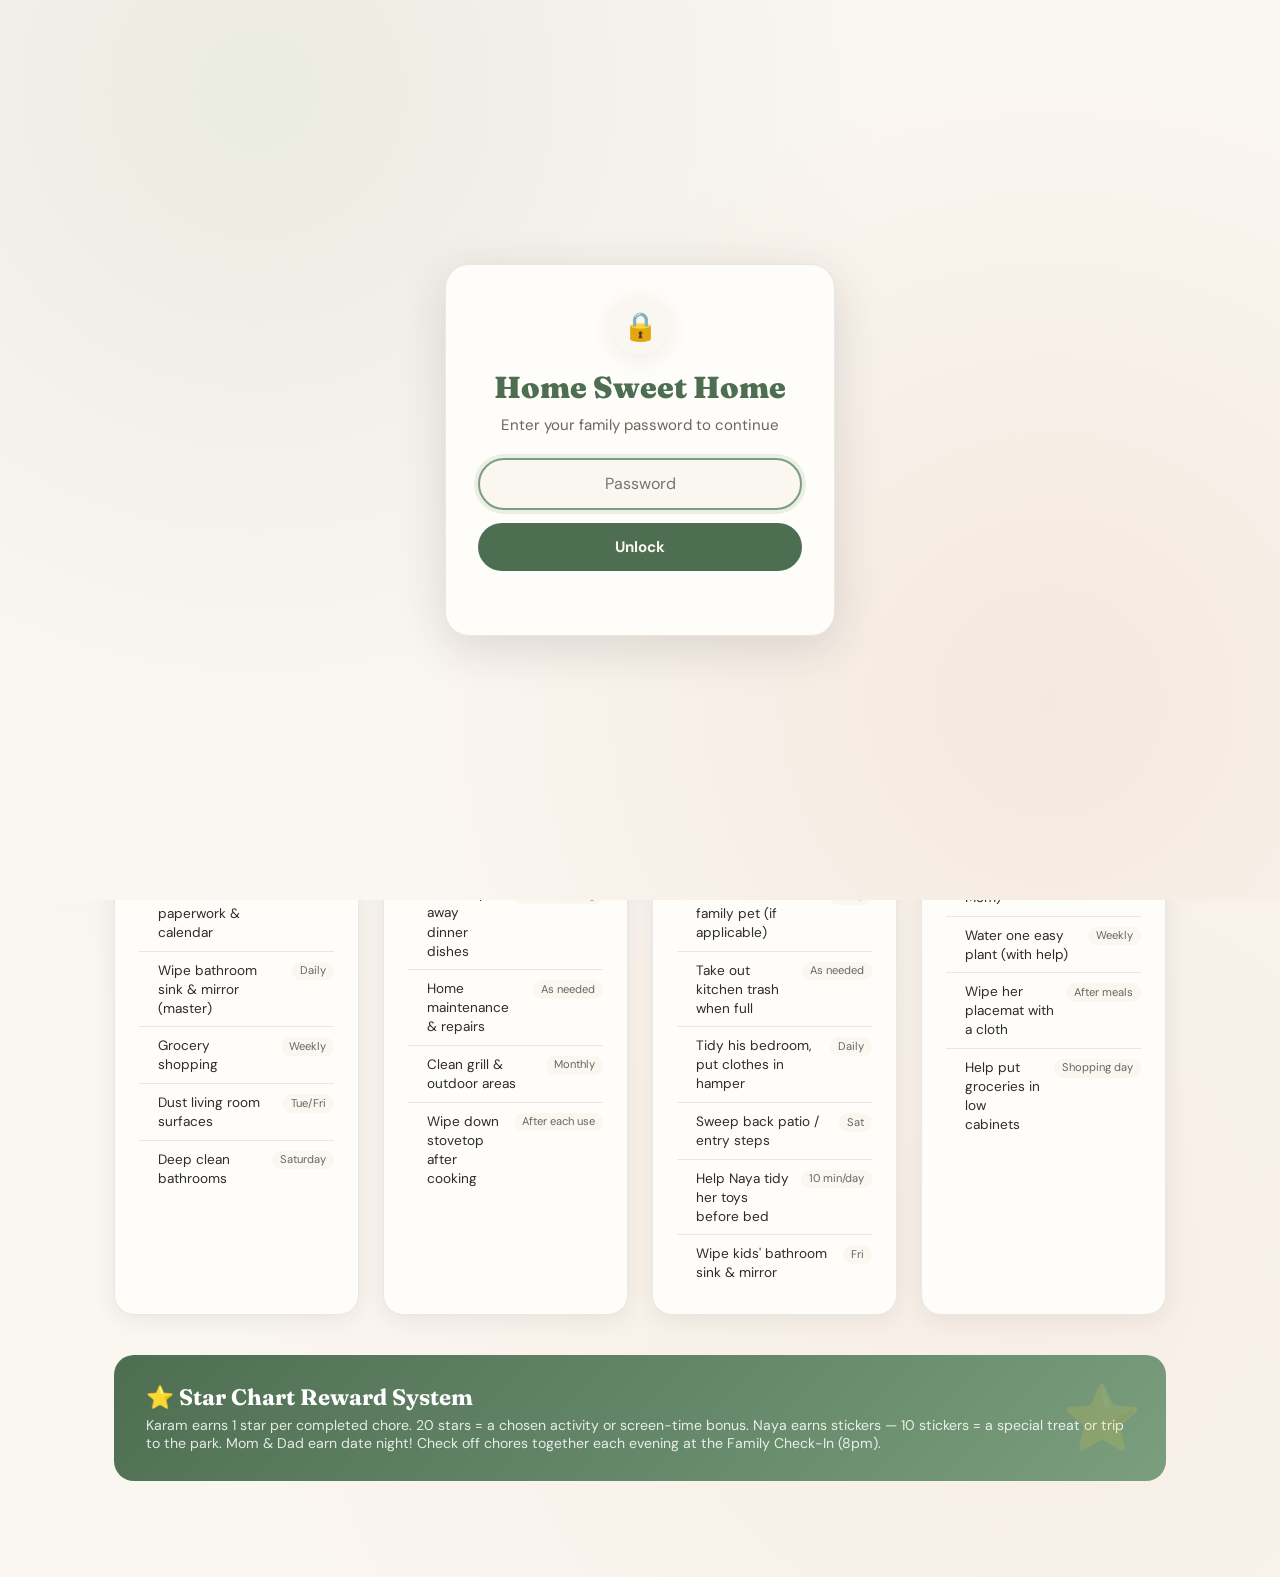
==== commit e8739aa1: "Add password gate" ====
--- a/index.html
+++ b/index.html
@@ -8,6 +8,20 @@
 <link rel="stylesheet" href="styles.css">
 </head>
 <body>
+
+<div id="auth-overlay">
+  <div id="auth-card">
+    <div id="auth-lock" aria-hidden="true">🔒</div>
+    <h2 id="auth-title">Home Sweet Home</h2>
+    <p id="auth-subtitle">Enter your family password to continue</p>
+    <div id="auth-input-wrap">
+      <input type="password" id="auth-input" placeholder="Password"
+             autocomplete="current-password" autofocus />
+    </div>
+    <button id="auth-btn" type="button" onclick="checkPassword()">Unlock</button>
+    <p id="auth-error" aria-live="polite"></p>
+  </div>
+</div>
 
 <header>
   <h1>🏡 Home Sweet Home</h1>
--- a/styles.css
+++ b/styles.css
@@ -1040,3 +1040,127 @@
     .month-day-num { font-size: 0.69rem; width: 18px; height: 18px; }
     .event-chip { font-size: 0.59rem; padding: 1px 3px; }
   }
+
+  /* ─── AUTH OVERLAY ─── */
+  #auth-overlay {
+    position: fixed;
+    inset: 0;
+    z-index: 9999;
+    display: flex;
+    align-items: center;
+    justify-content: center;
+    padding: 1.5rem;
+    background:
+      radial-gradient(circle at 20% 10%, rgba(122,158,126,0.12) 0%, transparent 48%),
+      radial-gradient(circle at 82% 78%, rgba(196,112,74,0.1) 0%, transparent 50%),
+      var(--cream);
+  }
+
+  #auth-overlay.fade-out {
+    opacity: 0;
+    pointer-events: none;
+    transition: opacity 0.4s ease;
+  }
+
+  #auth-card {
+    width: min(100%, 390px);
+    background: var(--warm-white);
+    border: 1px solid var(--border);
+    border-radius: 24px;
+    box-shadow: var(--shadow-lg);
+    padding: 2rem;
+    display: flex;
+    flex-direction: column;
+    align-items: center;
+    text-align: center;
+  }
+
+  #auth-card.shake {
+    animation: authShake 0.36s ease;
+  }
+
+  #auth-lock {
+    width: 58px;
+    height: 58px;
+    border-radius: 50%;
+    display: grid;
+    place-items: center;
+    background: var(--cream);
+    box-shadow: var(--shadow);
+    font-size: 1.75rem;
+    margin-bottom: 1rem;
+  }
+
+  #auth-title {
+    font-family: 'Fraunces', serif;
+    font-size: 1.9rem;
+    font-weight: 900;
+    color: var(--sage-dark);
+    line-height: 1.1;
+    margin: 0;
+  }
+
+  #auth-subtitle {
+    margin: 0.65rem 0 1.4rem;
+    color: var(--warm-gray);
+    font-size: 0.94rem;
+  }
+
+  #auth-input-wrap {
+    width: 100%;
+    margin-bottom: 0.85rem;
+  }
+
+  #auth-input {
+    width: 100%;
+    border: 2px solid transparent;
+    border-radius: 100px;
+    background: var(--cream);
+    color: var(--charcoal);
+    font-family: 'DM Sans', sans-serif;
+    font-size: 1rem;
+    padding: 0.85rem 1.15rem;
+    text-align: center;
+    outline: none;
+    transition: border-color 0.18s ease, box-shadow 0.18s ease;
+  }
+
+  #auth-input:focus {
+    border-color: var(--sage);
+    box-shadow: 0 0 0 4px rgba(122,158,126,0.14);
+  }
+
+  #auth-btn {
+    width: 100%;
+    border: none;
+    border-radius: 100px;
+    background: var(--sage-dark);
+    color: var(--cream);
+    cursor: pointer;
+    font-family: 'DM Sans', sans-serif;
+    font-size: 0.95rem;
+    font-weight: 700;
+    padding: 0.85rem 1.15rem;
+    transition: background 0.18s ease, transform 0.18s ease;
+  }
+
+  #auth-btn:hover {
+    background: var(--sage);
+    transform: translateY(-1px);
+  }
+
+  #auth-error {
+    min-height: 1.2rem;
+    margin-top: 0.8rem;
+    color: var(--terracotta);
+    font-size: 0.88rem;
+    font-weight: 600;
+  }
+
+  @keyframes authShake {
+    0%, 100% { transform: translateX(0); }
+    20% { transform: translateX(-9px); }
+    40% { transform: translateX(8px); }
+    60% { transform: translateX(-6px); }
+    80% { transform: translateX(5px); }
+  }
